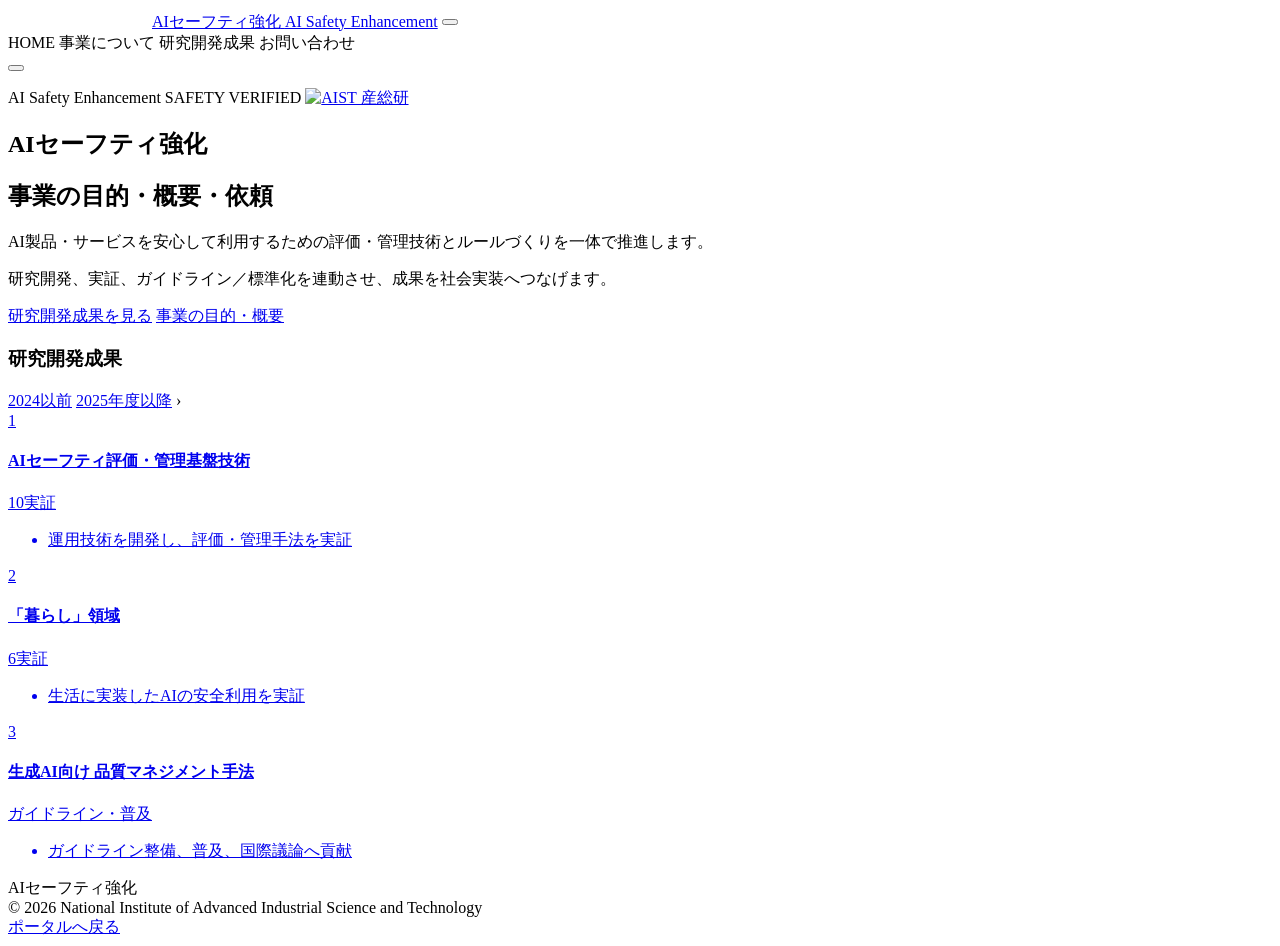
==== aisafety1/index.html @ f8477409 "Add files via upload" ====
<!doctype html>
<html lang="ja" data-root="./">
<head>
<script>document.documentElement.classList.add('js');</script>
<meta charset="utf-8" />
<meta name="viewport" content="width=device-width, initial-scale=1" />
<title>AIセーフティ強化</title>
<meta name="description" content="AIセーフティ強化（ページ構成・動作版）" />
<link rel="stylesheet" href="assets/css/style.css">
<link rel="stylesheet" href="assets/css/style_taikisha_bg.css">
<link rel="stylesheet" href="assets/css/style_bg_motion_override_v4.css">
<link rel="stylesheet" href="assets/css/home_fix.css">
<link rel="stylesheet" href="assets/css/site.css" />
<link rel="stylesheet" href="assets/css/home.css">
<style>
/* ロゴは画像だけ。背景（丸/グラデ/影）は使わない */
.site-header .brand-mark{
  background: none !important;
  box-shadow: none !important;
  border: 0 !important;
  border-radius: 0 !important;

  width: 134px;
  object-fit: contain;
  display: block;
}

/* brand の横並びだけ担保 */
.site-header .brand{
  display: inline-flex;
  align-items: center;
  gap: 10px;
}
</style>
</head>
<body class="page-home">
<header class="site-header" id="top">
  <div class="header-inner"> <a class="brand" href="./" aria-label="トップへ"> <img class="brand-mark" src="img/logo_nav.png" alt="" aria-hidden="true"> <span class="brand-text"> <span class="brand-title">AIセーフティ強化</span> <span class="brand-sub">AI Safety Enhancement</span> </span> </a>
    <button class="nav-toggle" type="button" aria-expanded="false" aria-controls="site-nav" aria-label="メニュー"> <span class="nav-toggle-lines" aria-hidden="true"></span> </button>
<nav class="site-nav" id="site-nav" aria-label="グローバルナビゲーション">
  <a class="nav-link" data-href="index.html" data-active="home">HOME</a>
  <a class="nav-link" data-href="about/index.html" data-active="about">事業について</a>
  <a class="nav-link" data-href="results/index.html" data-active="results">研究開発成果</a>
  <a class="nav-link" data-href="contact/index.html" data-active="contact">お問い合わせ</a>
</nav>
    <button class="nav-backdrop" type="button" aria-hidden="true" tabindex="-1"></button>
  </div>
</header>
<main>
<section class="hero hero--full" aria-label="Hero">
  <div class="hero-bg" aria-hidden="true">
  </div>

  <div class="container hero-inner">
    <!-- ここに hero-reveal を追加 -->
    <div class="hero-copy js-hero-reveal hero-reveal">
      <p class="kicker reveal-item">
        <span class="kicker-row">
          <span class="kicker-text">AI Safety Enhancement</span>
          <span class="safety-pill" aria-label="Safety Verified">
            <span class="safety-dot" aria-hidden="true"></span>
            SAFETY VERIFIED
          </span>
			<a class="hero-aist" href="https://www.aist.go.jp/" target="_blank" rel="noopener" aria-label="産総研（AIST）">
  <img src="img/logo_nav.png" alt="AIST 産総研">
</a>
        </span>
      </p>

      <h1 class="hero-title reveal-item type-h1">AIセーフティ強化</h1>
<h2 class="hero-subtitle reveal-item type-h2">事業の目的・概要・依頼</h2>

      <p class="hero-lead reveal-item">
        AI製品・サービスを安心して利用するための評価・管理技術とルールづくりを一体で推進します。
      </p>

      <p class="hero-body reveal-item">
        研究開発、実証、ガイドライン／標準化を連動させ、成果を社会実装へつなげます。
      </p>

<div class="hero-actions reveal-item">
  <a class="btn" href="results/index.html">研究開発成果を見る</a>
  <a class="btn-ghost" href="about/index.html">事業の目的・概要</a>
</div>    </div>
  </div>

  <!-- Hero bottom: results teaser strip -->
  <div class="hero-bottom">
    <div class="container hero-bottom-inner">

      <!-- ここにも hero-reveal を追加 -->
<div class="hero-bottom-head hero-reveal">
  <h3 class="hero-bottom-title reveal-item">
    <a href="results/index.html" style="color:inherit; text-decoration:none;">研究開発成果</a>
  </h3>

  <div class="year-switch reveal-item" aria-label="年度切替">
    <a class="year-pill" href="results/2024/index.html">2024以前</a>
    <a class="year-pill is-active" href="results/index.html">2025年度以降</a>
    <span class="year-arrow" aria-hidden="true">›</span>
  </div>
</div>
<div class="grid3">
  <a class="glass-card" href="results/index.html#tech" aria-label="AIセーフティ評価・管理基盤技術へ">
    <div class="circle-pop">
      <div class="glass-badge"><span>1</span></div>
      <h4 class="glass-title">AIセーフティ評価・管理基盤技術</h4>
      <div class="glass-strong">10実証</div>
      <ul class="glass-list">
        <li>運用技術を開発し、評価・管理手法を実証</li>
      </ul>
    </div>
  </a>

  <a class="glass-card" href="results/index.html#life" aria-label="「暮らし」領域へ">
    <div class="circle-pop">
      <div class="glass-badge"><span>2</span></div>
      <h4 class="glass-title">「暮らし」領域</h4>
      <div class="glass-strong">6実証</div>
      <ul class="glass-list">
        <li>生活に実装したAIの安全利用を実証</li>
      </ul>
    </div>
  </a>

  <a class="glass-card" href="results/index.html#genai" aria-label="生成AI向け 品質マネジメント手法へ">
    <div class="circle-pop">
      <div class="glass-badge"><span>3</span></div>
      <h4 class="glass-title">生成AI向け 品質マネジメント手法</h4>
      <div class="glass-strong">ガイドライン・普及</div>
      <ul class="glass-list">
        <li>ガイドライン整備、普及、国際議論へ貢献</li>
      </ul>
    </div>
  </a>
</div>
    </div>
  </div>

</section>
</main>

<footer class="site-footer">
  <div class="container-footer footer-inner">
    <div class="footer-left">
      <div class="footer-title">AIセーフティ強化</div>
      <div class="footer-text">© 2026 National Institute of Advanced Industrial Science and Technology</div>
    </div>
        <div class="coming-actions">
          <a class="btn" href="../index.html">ポータルへ戻る</a>
        </div>

</footer>

<script src="assets/js/site.js" defer></script> 

</body>
</html>
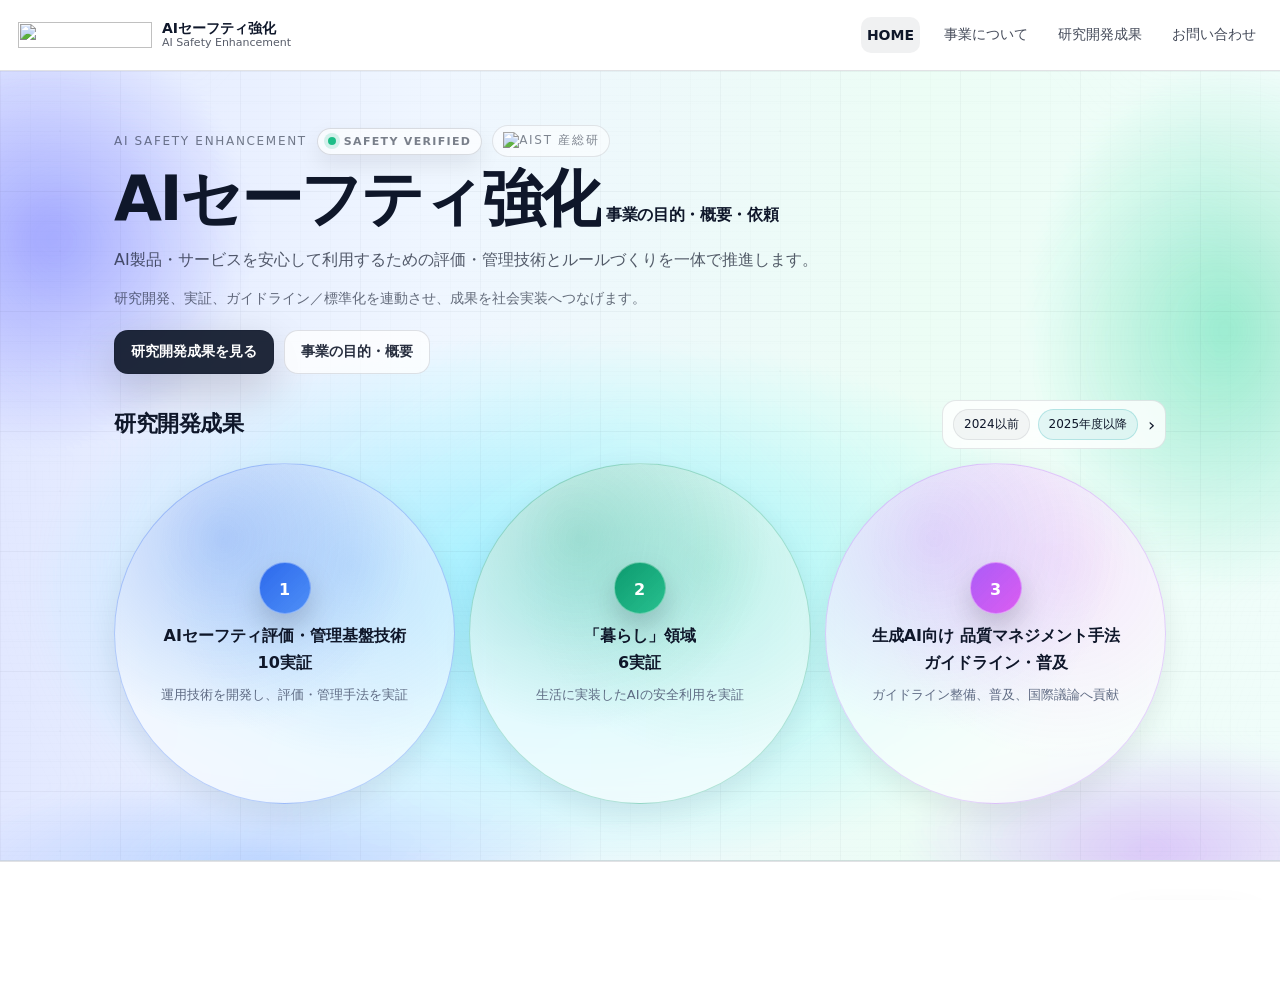
==== commit cdcc4484: "Add files via upload" ====
--- a/aisafety1/index.html
+++ b/aisafety1/index.html
@@ -67,12 +67,12 @@
         </span>
       </p>
 
-      <h1 class="hero-title reveal-item type-h1">AIセーフティ強化</h1>
-<h2 class="hero-subtitle reveal-item type-h2">事業の目的・概要・依頼</h2>
+<h1 class="hero-title reveal-item type-h1 editable">AIセーフティ強化</h1>
+<h2 class="hero-subtitle reveal-item type-h2 editable">事業の目的・概要・依頼</h2>
 
-      <p class="hero-lead reveal-item">
-        AI製品・サービスを安心して利用するための評価・管理技術とルールづくりを一体で推進します。
-      </p>
+<p class="hero-lead reveal-item editable">
+  AI製品・サービスを安心して利用するための評価・管理技術とルールづくりを一体で推進します。
+</p>
 
       <p class="hero-body reveal-item">
         研究開発、実証、ガイドライン／標準化を連動させ、成果を社会実装へつなげます。
--- a/aisafety1/assets/css/style.css
+++ b/aisafety1/assets/css/style.css
@@ -0,0 +1,509 @@
+
+/* motion配慮 */
+@media (prefers-reduced-motion: reduce){
+  .hero-copy > *{ opacity: 1; transform: none; filter: none; transition: none; }
+}:root{
+  --bg:#ffffff;
+  --soft:#f7f8fb;
+  --text:#0b0f1a;
+  --muted:#54607a;
+  --line:rgba(15, 23, 42, .10);
+  --shadow: 0 22px 60px rgba(2, 8, 23, .10);
+  --w:1120px;
+  --headerH:68px;
+}
+
+*{box-sizing:border-box;}
+html,body{height:100%;  overflow-x:hidden;
+}
+
+html, body{
+  overflow-x: hidden; /* 横は絶対に出さない */
+}
+main{
+  overflow-x: hidden;
+}
+body{
+  margin:0;
+  font-family: Inter, system-ui, -apple-system, Segoe UI, Roboto, "Helvetica Neue", Arial, "Noto Sans JP", sans-serif;
+  color:var(--text);
+  background: var(--bg);
+}
+a{color:inherit; text-decoration:none;}
+button{font:inherit;}
+.container{max-width:var(--w); margin:0 auto; padding:0 24px;}
+
+/* ===== Header ===== */
+.site-header{
+  position: sticky;
+  top:0;
+  z-index: 50;
+  background: rgba(255,255,255,.78);
+  backdrop-filter: blur(12px);
+  border-bottom: 1px solid var(--line);
+}
+.header-inner{
+  height: 68px;
+  display:flex;
+  align-items:center;
+  justify-content:space-between;
+  gap:16px;
+}
+.brand{
+  display:flex;
+  align-items:center;
+  gap:12px;
+  min-width: 220px;
+}
+.brand-mark{
+  width:28px; height:28px; border-radius:10px;
+  background: radial-gradient(circle at 30% 30%, rgba(14,165,169,.35), transparent 60%),
+              radial-gradient(circle at 70% 70%, rgba(59,130,246,.25), transparent 60%),
+              rgba(15,23,42,.06);
+  border:1px solid rgba(15,23,42,.10);
+}
+.brand-text{display:flex; flex-direction:column; line-height:1.1;}
+.brand-sub{font-size:11px; color:var(--muted); margin-top:2px;}
+
+.nav{display:flex; align-items:center; gap:18px;}
+.nav-link{
+  font-size:14px;
+  color: rgba(15,23,42,.78);
+  padding:8px 6px;
+  border-radius: 10px;
+  transition: background .16s ease, transform .16s ease;
+}
+.nav-link:hover{background: rgba(15,23,42,.05); transform: translateY(-1px);}
+
+.nav-toggle{
+  display:none;
+  width:44px; height:44px;
+  border-radius: 14px;
+  background: rgba(255,255,255,.72);
+  border: 1px solid rgba(15,23,42,.10);
+  cursor:pointer;
+}
+.nav-toggle span{
+  display:block;
+  width:18px; height:2px;
+  background: rgba(15,23,42,.70);
+  margin:4px auto;
+  border-radius:2px;
+}
+/* ===== Mobile nav (PCでは絶対に出さない) ===== */
+.mobile-nav{
+  display: none !important;   /* PC幅では常に非表示 */
+}
+
+@media (max-width: 920px){
+  .mobile-nav{
+    display: flex;            /* SP幅のときだけ出せる */
+    padding: 10px 0 14px;
+    flex-direction: column;
+    gap: 4px;
+  }
+  .mobile-nav[hidden]{
+    display: none !important; /* hidden を最優先 */
+  }
+}
+
+/* ===== Hero frame (attached-like) ===== */
+.hero--frame{
+  position: relative;
+  overflow: hidden;
+  border-radius: 22px;
+  margin: 16px auto 0;
+  max-width: 1200px;
+  background: #fff;
+  border: 1px solid rgba(15,23,42,.10);
+  box-shadow: var(--shadow);
+
+  /* ここが100vhの本体 */
+  min-height: 100vh;
+}
+
+/* narrower screens: keep margins */
+@media (max-width: 1240px){
+  .hero--frame{ max-width: calc(100% - 32px); }
+}
+
+/* hero layout */
+.hero{
+  position:relative;
+  overflow:hidden;
+}
+/* ===== Fix (alt): if container is flex-based globally ===== */
+.hero--full > .container.hero-inner{
+  display: flex;
+  justify-content: flex-start;
+  align-items: flex-start;
+  text-align: left;
+}
+.hero--full .hero-copy{
+  margin: 0;
+}
+.hero-inner{
+  position:relative;
+  z-index:1;
+  padding-top: clamp(40px, 6vh, 72px);
+  padding-bottom: 16px;
+}
+.hero-copy{max-width:720px; text-align:left;}
+
+.kicker{margin:0 0 10px; font-size:12px; letter-spacing:.12em; color:rgba(84,96,122,.9);}
+.hero-title{margin:0; font-size: clamp(42px, 4.4vw, 64px); letter-spacing:-.04em; line-height:1.03;}
+.hero-subtitle{margin:18px 0 0; font-size:18px; letter-spacing:-.02em; color: rgba(11,15,26,.85); font-weight:700;}
+.hero-lead{margin:14px 0 0; color:var(--muted); font-size:16px; max-width:90ch; line-height:1.75;}
+.hero-body{margin:10px 0 0; color:var(--muted); font-size:14px; max-width:90ch; line-height:1.75;}
+.hero-actions{display:flex; gap:12px; flex-wrap:wrap; margin-top:18px;}
+
+.btn,.btn-ghost{
+  display:inline-flex; align-items:center; justify-content:center;
+  padding:12px 16px;
+  border-radius:14px;
+  cursor:pointer;
+  transition: transform .12s ease, box-shadow .12s ease, border-color .12s ease, background .12s ease;
+}
+.btn{
+  background: rgba(15,23,42,.92);
+  color:#fff;
+  border:1px solid rgba(15,23,42,.12);
+  box-shadow: 0 10px 22px rgba(2, 8, 23, .12);
+}
+.btn:hover{transform: translateY(-1px);}
+.btn-ghost{
+  background: rgba(255,255,255,.86);
+  border:1px solid rgba(15,23,42,.10);
+  color: var(--text);
+}
+.btn-ghost:hover{transform: translateY(-1px); border-color: rgba(15,23,42,.18);}
+
+/* hero bottom area */
+.hero-bottom{
+  position:relative;
+  z-index:1;
+  margin-top:auto;
+  padding-bottom: clamp(18px, 4vh, 30px);
+}
+.hero-bottom-head{
+  display:flex;
+  align-items:center;
+  justify-content:space-between;
+  gap:12px;
+  flex-wrap:wrap;
+  margin: 10px 0 14px;
+}
+.hero-bottom-title{margin:0; font-size:22px; letter-spacing:-.02em;}
+
+.year-switch{
+  display:flex;
+  align-items:center;
+  gap:8px;
+  padding:8px 10px;
+  border-radius:14px;
+  border:1px solid rgba(15,23,42,.10);
+  background: rgba(255,255,255,.80);
+  backdrop-filter: blur(10px);
+}
+.year-pill{
+  font-size:12px;
+  color: rgba(15,23,42,.72);
+  padding:6px 10px;
+  border-radius:999px;
+  background: rgba(15,23,42,.04);
+  border:1px solid rgba(15,23,42,.08);
+}
+.year-pill.is-active{
+  background: rgba(14,165,169,.10);
+  border-color: rgba(14,165,169,.22);
+}
+.year-arrow{color: rgba(84,96,122,.9); font-size:18px; margin-left:2px;}
+
+.grid3{
+  display:grid;
+  grid-template-columns: repeat(3, minmax(0, 1fr));
+  gap:14px;
+}
+@media (max-width: 980px){ .grid3{grid-template-columns: repeat(2, minmax(0,1fr));} }
+@media (max-width: 620px){ .grid3{grid-template-columns: 1fr;} }
+
+.glass-card{
+  border:1px solid rgba(15,23,42,.10);
+  background: rgba(255,255,255,.64);
+  backdrop-filter: blur(10px);
+  border-radius: 18px;
+  padding:16px 16px 14px;
+  box-shadow: 0 10px 28px rgba(2, 8, 23, .08);
+}
+
+/* ===== Sections below ===== */
+.section{padding:44px 0;}
+.section-soft{background: var(--soft); border-top:1px solid var(--line); border-bottom:1px solid var(--line);}
+.section-title{margin:0; font-size:22px; letter-spacing:-.02em;}
+.section-sub{margin:8px 0 0; color:var(--muted); line-height:1.7; max-width:86ch;}
+.bullets{margin:0; padding-left: 18px; color: var(--muted); line-height: 1.9;}
+
+.cta{
+  display:flex; align-items:center; justify-content:space-between;
+  gap:14px; flex-wrap:wrap;
+  border:1px solid var(--line);
+  background: rgba(255,255,255,.88);
+  border-radius: 18px;
+  padding:18px;
+}
+
+.site-footer{border-top:1px solid var(--line); background: rgba(255,255,255,.82); padding:18px 0;}
+.footer-inner{display:flex; justify-content:space-between; gap:10px; flex-wrap:wrap;}
+.foot{font-size:12px; color:var(--muted);}
+
+/* accessibility */
+@media (prefers-reduced-motion: reduce){
+  .hero-bg::before,
+  .hero-bg::after{ animation: none; }
+}
+}
+/* ===== Hero alignment: force left (safe override) ===== */
+
+/* 直下条件を外して確実に当てる */
+.hero--full .hero-inner.container{
+  display: flex !important;
+  justify-content: flex-start !important;
+  align-items: flex-start !important;
+  text-align: left !important;
+}
+
+/* hero-copyを左に固定（箱が中央に居座るのを止める） */
+.hero--full .hero-copy{
+  margin-left: 0 !important;
+  margin-right: auto !important;
+  text-align: left !important;
+}
+.hero--full{
+  min-height: calc(100svh - var(--headerH));
+}
+@supports (min-height: 100dvh){
+  .hero--full{ min-height: calc(100dvh - var(--headerH)); }
+}
+/* =========================
+   Results teaser: 3 circles + color coding
+   ========================= */
+
+/* 3つのパネルを「円」にする（PC向け） */
+.hero-bottom .grid3{
+  align-items: stretch;
+}
+
+.hero-bottom .glass-card{
+  border-radius: 999px;              /* 円 */
+  aspect-ratio: 1 / 1;               /* 正円 */
+  display: flex;
+  flex-direction: column;
+  justify-content: center;
+  padding: 22px 22px;
+  text-align: center;
+
+  /* 文字がはみ出しにくいように */
+  overflow: hidden;
+}
+
+/* 中のタイポ調整（円内で見やすく） */
+.hero-bottom .glass-title{
+  margin: 10px 0 6px;
+  font-size: 16px;
+  line-height: 1.45;
+}
+
+.hero-bottom .glass-strong{
+  margin: 6px 0 10px;
+  font-weight: 800;
+}
+
+.hero-bottom .glass-list{
+  margin: 0;
+  padding-left: 0;
+  list-style: none;
+  font-size: 13px;
+  line-height: 1.65;
+  color: rgba(84,96,122,.92);
+}
+
+/* バッジを上に寄せる */
+.hero-bottom .glass-badge{
+  margin: 0 auto 6px;
+}
+
+/* ===== Stronger circle tint (blue/green/indigo) ===== */
+.hero-bottom .grid3 .glass-card:nth-child(1){
+  background:
+    radial-gradient(circle at 32% 22%, rgba(37,99,235,.28), transparent 55%),
+    radial-gradient(circle at 70% 30%, rgba(59,130,246,.18), transparent 58%),
+    rgba(255,255,255,.60);
+  border-color: rgba(37,99,235,.28);
+}
+
+.hero-bottom .grid3 .glass-card:nth-child(2){
+  background:
+    radial-gradient(circle at 32% 22%, rgba(5,150,105,.26), transparent 55%),
+    radial-gradient(circle at 70% 30%, rgba(16,185,129,.16), transparent 58%),
+    rgba(255,255,255,.60);
+  border-color: rgba(5,150,105,.26);
+}
+
+.hero-bottom .grid3 .glass-card:nth-child(3){
+  background:
+    radial-gradient(circle at 32% 22%, rgba(168,85,247,.22), transparent 55%),
+    radial-gradient(circle at 70% 30%, rgba(217,70,239,.12), transparent 58%),
+    rgba(255,255,255,.60);
+  border-color: rgba(168,85,247,.24);
+}/* ホバーで少しだけ浮かせる（上品） */
+@media (hover: hover){
+  .hero-bottom .glass-card{
+    transition: transform .18s ease, box-shadow .18s ease, border-color .18s ease;
+  }
+  .hero-bottom .glass-card:hover{
+    transform: translateY(-2px);
+    box-shadow: 0 16px 36px rgba(2, 8, 23, .12);
+  }
+}
+
+/* タブレット以下は「読めるカード」に戻す（円はきついので） */
+@media (max-width: 900px){
+  .hero-bottom .glass-card{
+    border-radius: 18px;
+    aspect-ratio: auto;
+    text-align: left;
+    justify-content: flex-start;
+  }
+  .hero-bottom .glass-list{
+    text-align: left;
+  }
+  .hero-bottom .glass-badge{
+    margin: 0 0 8px;
+  }
+}
+/* ===== Pop number badge (1/2/3) ===== */
+.hero-bottom .glass-badge{
+  width: 52px;
+  height: 52px;
+  border-radius: 999px;
+  display: grid;
+  place-items: center;
+  margin: 0 auto 10px;
+  font-weight: 900;
+  font-size: 16px;
+  letter-spacing: .02em;
+  color: #fff;
+  box-shadow: 0 14px 28px rgba(2, 8, 23, .18);
+  border: 1px solid rgba(255,255,255,.35);
+}
+
+.hero-bottom .glass-badge span{
+  display:block;
+  transform: translateY(0.5px);
+}
+
+/* それぞれの番号色 */
+.hero-bottom .grid3 .glass-card:nth-child(1) .glass-badge{
+  background: linear-gradient(135deg, rgba(37,99,235,.95), rgba(59,130,246,.85));
+}
+.hero-bottom .grid3 .glass-card:nth-child(2) .glass-badge{
+  background: linear-gradient(135deg, rgba(5,150,105,.95), rgba(16,185,129,.85));
+}
+.hero-bottom .grid3 .glass-card:nth-child(3) .glass-badge{
+  background: linear-gradient(135deg, rgba(168,85,247,.95), rgba(217,70,239,.85));
+}
+/* 既存の "1/2/3" がタイトル上に別表示されてた場合に備えて薄くする */
+.hero-bottom .glass-card > .glass-badge + *{
+  margin-top: 2px;
+}
+/* ===== Hero text reveal ===== */
+.hero-copy > *{
+  opacity: 0;
+  transform: translateY(10px);
+  filter: blur(2px);
+  transition: opacity .7s ease, transform .7s ease, filter .7s ease;
+}
+
+/* 出現したら */
+.hero.is-inview .hero-copy > *{
+  opacity: 1;
+  transform: translateY(0);
+  filter: blur(0);
+}
+
+/* 順番に（delay） */
+.hero.is-inview .hero-copy .kicker{ transition-delay: .05s; }
+.hero.is-inview .hero-copy .hero-title{ transition-delay: .12s; }
+.hero.is-inview .hero-copy .hero-subtitle{ transition-delay: .20s; }
+.hero.is-inview .hero-copy .hero-lead{ transition-delay: .28s; }
+.hero.is-inview .hero-copy .hero-body{ transition-delay: .36s; }
+.hero.is-inview .hero-copy .hero-actions{ transition-delay: .44s; }
+
+/* motion配慮 */
+@media (prefers-reduced-motion: reduce){
+  .hero-copy > *{ opacity: 1; transform: none; filter: none; transition: none; }
+}
+/* ===== Text reveal (propertyagent-like) ===== */
+.reveal-item{
+  opacity: 0;
+  transform: translate3d(0, 14px, 0);
+  filter: blur(6px);
+  will-change: transform, opacity, filter;
+}
+
+.reveal-in .reveal-item{
+  animation: revealUp .85s cubic-bezier(.2,.8,.2,1) forwards;
+}
+
+.reveal-in .reveal-item:nth-child(1){ animation-delay: .00s; }
+.reveal-in .reveal-item:nth-child(2){ animation-delay: .06s; }
+.reveal-in .reveal-item:nth-child(3){ animation-delay: .12s; }
+.reveal-in .reveal-item:nth-child(4){ animation-delay: .18s; }
+.reveal-in .reveal-item:nth-child(5){ animation-delay: .24s; }
+.reveal-in .reveal-item:nth-child(6){ animation-delay: .30s; }
+.reveal-in .reveal-item:nth-child(7){ animation-delay: .36s; }
+.reveal-in .reveal-item:nth-child(8){ animation-delay: .42s; }
+
+@keyframes revealUp{
+  0%{ opacity:0; transform: translate3d(0, 14px, 0); filter: blur(6px); }
+  100%{ opacity:1; transform: translate3d(0, 0, 0); filter: blur(0); }
+}
+
+/* reduce motion */
+@media (prefers-reduced-motion: reduce){
+  .reveal-item{ opacity:1; transform:none; filter:none; }
+  .reveal-in .reveal-item{ animation:none; }
+}
+/* ===== Safety pill ===== */
+.kicker-row{
+  display:inline-flex;
+  align-items:center;
+  gap:10px;
+  flex-wrap:wrap;
+}
+
+.safety-pill{
+  display:inline-flex;
+  align-items:center;
+  gap:8px;
+  padding:6px 10px;
+  border-radius:999px;
+  font-size:11px;
+  letter-spacing:.12em;
+  font-weight:700;
+
+  color: rgba(11,15,26,.78);
+  background: rgba(255,255,255,.65);
+  border: 1px solid rgba(15,23,42,.14);
+  backdrop-filter: blur(8px);
+  -webkit-backdrop-filter: blur(8px);
+  box-shadow: 0 10px 22px rgba(2, 8, 23, .08);
+}
+
+.safety-dot{
+  width:8px;
+  height:8px;
+  border-radius:50%;
+  background: rgba(16,185,129,.95);
+  box-shadow: 0 0 0 4px rgba(16,185,129,.16);
+}
--- a/aisafety1/assets/css/style_taikisha_bg.css
+++ b/aisafety1/assets/css/style_taikisha_bg.css
@@ -0,0 +1,86 @@
+/* =========================================================
+   Taikisha-like background (layout-safe override)
+   - 既存レイアウトには触らず、.hero-bg だけ差し替え
+   - 重くなる canvas / 高負荷フィルタは使いません
+   ========================================================= */
+
+/* 念のため、ヒーロー内だけ横はみ出し抑止 */
+.hero{ overflow:hidden; }
+
+/* 既存のSVGパターン(After)や強いアニメを無効化して、背景を作り直す */
+.hero-bg{
+  position:absolute;
+  inset:0;               /* 重要：inset:-140px 等を戻して“はみ出し”を止める */
+  z-index:0;
+
+  /* pointer parallax 用の変数は残す */
+  --mx: 0px;
+  --my: 0px;
+
+  /* ベース：淡いグラデ（Taikishaの雰囲気寄せ） */
+  background:
+    radial-gradient(900px 520px at 18% 32%, rgba(99, 102, 241, .16), transparent 62%),
+    radial-gradient(820px 520px at 62% 22%, rgba(16, 185, 129, .14), transparent 64%),
+    radial-gradient(920px 620px at 86% 78%, rgba(168, 85, 247, .10), transparent 66%),
+    linear-gradient(120deg, rgba(235,242,255,1) 0%, rgba(244,252,248,1) 52%, rgba(250,245,255,1) 100%);
+
+  transform: translate3d(var(--mx), var(--my), 0);
+}
+
+/* “薄い格子線”レイヤー（軽量） */
+.hero-bg::after{
+  content:"";
+  position:absolute;
+  inset:0;
+  pointer-events:none;
+
+  /* うっすら方眼（太鼓のサイトのような“設計図感”） */
+  background:
+    repeating-linear-gradient(to right, rgba(15,23,42,.05) 0 1px, transparent 1px 120px),
+    repeating-linear-gradient(to bottom, rgba(15,23,42,.05) 0 1px, transparent 1px 120px);
+  opacity:.22;
+
+  /* 動かしすぎない。ほんの少しだけ */
+  animation: tkGridDrift 22s ease-in-out infinite alternate;
+}
+
+/* “やわらかい光のベール”＋“薄いノイズ” */
+.hero-bg::before{
+  content:"";
+  position:absolute;
+  inset:-18%;
+  pointer-events:none;
+
+  /* ぼかしの光（線を描かずに高級感を出す） */
+  background:
+    radial-gradient(520px 520px at 18% 30%, rgba(255,255,255,.60), transparent 60%),
+    radial-gradient(520px 520px at 78% 26%, rgba(255,255,255,.52), transparent 62%),
+    radial-gradient(600px 600px at 78% 82%, rgba(255,255,255,.40), transparent 64%),
+
+    /* 軽量ノイズ（SVG：feTurbulence を小さく敷き詰め） */
+    url("data:image/svg+xml,%3Csvg xmlns='http://www.w3.org/2000/svg' width='180' height='180'%3E%3Cfilter id='n'%3E%3CfeTurbulence type='fractalNoise' baseFrequency='.9' numOctaves='2' stitchTiles='stitch'/%3E%3C/filter%3E%3Crect width='180' height='180' filter='url(%23n)' opacity='.18'/%3E%3C/svg%3E");
+
+  background-repeat: no-repeat, no-repeat, no-repeat, repeat;
+  background-size: auto, auto, auto, 180px 180px;
+  mix-blend-mode: overlay;
+  opacity:.60;
+
+  filter: blur(0px);
+  transform: translate3d(0,0,0);
+  animation: tkVeilDrift 18s ease-in-out infinite alternate;
+}
+
+@keyframes tkGridDrift{
+  0%{ transform: translate3d(0,0,0); }
+  100%{ transform: translate3d(-40px, 28px, 0); }
+}
+
+@keyframes tkVeilDrift{
+  0%{ transform: translate3d(0,0,0) scale(1); }
+  100%{ transform: translate3d(-24px, 14px, 0) scale(1.02); }
+}
+
+/* 動きを減らす設定の人には停止 */
+@media (prefers-reduced-motion: reduce){
+  .hero-bg, .hero-bg::before, .hero-bg::after{ animation:none !important; transform:none !important; }
+}
--- a/aisafety1/assets/css/style_bg_motion_override_v4.css
+++ b/aisafety1/assets/css/style_bg_motion_override_v4.css
@@ -0,0 +1,359 @@
+/* =========================================================
+   Hero BG Motion Override (v4)
+   - v3 + "more moving" blobs
+   - Grid stays FIXED, only blobs move (and pulse)
+   Load order:
+     style.css
+     style_taikisha_bg.css (optional)
+     style_bg_motion_override_v4.css
+   ========================================================= */
+
+.hero{ position: relative; overflow: hidden; }
+.hero--full{ position: relative; }
+
+/* Base layer */
+.hero.hero--full > .hero-bg{
+  position: absolute !important;
+  inset: 0 !important;
+  z-index: 0 !important;
+  pointer-events: none !important;
+
+  --mx: 0px;
+  --my: 0px;
+
+  background:
+    linear-gradient(90deg,
+      rgba(226,232,255,1) 0%,
+      rgba(239,246,255,1) 34%,
+      rgba(236,253,245,1) 72%,
+      rgba(240,253,250,1) 100%
+    ) !important;
+
+  transform: translate3d(var(--mx), var(--my), 0) !important;
+  animation: none !important;
+  filter: none !important;
+}
+
+/* Blobs (move more) */
+.hero.hero--full > .hero-bg::before{
+  content: "" !important;
+  position: absolute !important;
+  inset: -22% !important;
+  pointer-events: none !important;
+
+  background:
+    /* Trust Blue (主役) */
+    radial-gradient(closest-side at 18% 30%, rgba(37, 99, 235, .46), transparent 62%),
+
+    /* Sensor Cyan (AI/計測感) */
+    radial-gradient(closest-side at 46% 62%, rgba(34, 211, 238, .36), transparent 64%),
+
+    /* Safety Green (セーフティ) */
+    radial-gradient(closest-side at 82% 38%, rgba(16, 185, 129, .34), transparent 62%),
+
+    /* Audit Amber (監査/ガバナンス) ※紫の置換 */
+    radial-gradient(closest-side at 78% 84%, rgba(245, 158, 11, .22), transparent 66%),
+
+    /* Deep Blue (深み/安定) */
+    radial-gradient(closest-side at 30% 86%, rgba(29, 78, 216, .26), transparent 62%),
+
+    /* White glow (中心の上品な光) */
+    radial-gradient(circle at 50% 52%, rgba(255,255,255,.32), transparent 60%),
+
+    /* Scan band (検査/スキャンの“気配”を追加) */
+    linear-gradient(180deg,
+      transparent 0%,
+      rgba(255,255,255,.10) 44%,
+      rgba(255,255,255,.18) 50%,
+      rgba(255,255,255,.10) 56%,
+      transparent 100%);
+
+  opacity: .98 !important;
+mix-blend-mode: multiply !important;
+filter: blur(10px) saturate(1.22) contrast(1.08) !important;
+
+  /* 2本立てで「移動」+「脈動」 */
+  animation:
+    heroBlobsDriftFast 9s cubic-bezier(.42,0,.28,1) infinite alternate !important,
+    heroBlobsPulse 5.2s ease-in-out infinite alternate !important;
+
+  transform: translate3d(0,0,0) !important;
+  will-change: transform, filter, opacity;
+}
+
+/* Grid (fixed) */
+/* ===== Audit grid (fixed) ===== */
+.hero.hero--full > .hero-bg::after{
+  content:"" !important;
+  position:absolute !important;
+  inset:0 !important;
+  pointer-events:none !important;
+
+  /* 監査っぽい：主グリッド + 補助線 + スキャンライン(薄) + 計測点 */
+  background:
+    /* main grid */
+    repeating-linear-gradient(to right, rgba(15,23,42,.10) 0 1px, transparent 1px 120px),
+    repeating-linear-gradient(to bottom, rgba(15,23,42,.10) 0 1px, transparent 1px 120px),
+
+    /* sub grid (1/4) */
+    repeating-linear-gradient(to right, rgba(15,23,42,.055) 0 1px, transparent 1px 30px),
+    repeating-linear-gradient(to bottom, rgba(15,23,42,.055) 0 1px, transparent 1px 30px),
+
+    /* scanline (very subtle) */
+    repeating-linear-gradient(to bottom, rgba(2,6,23,.035) 0 1px, transparent 1px 8px),
+
+    /* measuring dots (very subtle) */
+    radial-gradient(circle, rgba(15,23,42,.085) 0 1px, transparent 1.2px);
+
+  /* dots spacing */
+  background-size:
+    auto, auto,
+    auto, auto,
+    auto,
+    120px 120px;
+  background-position:
+    0 0, 0 0,
+    0 0, 0 0,
+    0 0,
+    0 0;
+
+  opacity: .22 !important;
+  mix-blend-mode: multiply !important;
+
+  animation: none !important;
+  transform: none !important;
+}
+.hero-inner,
+.hero-bottom{ position: relative; z-index: 1; }
+
+@keyframes heroBlobsDriftFast{
+  0%   { transform: translate3d(-70px, 28px, 0) scale(1.02) rotate(-1.6deg); }
+  35%  { transform: translate3d(22px, -34px, 0) scale(1.06) rotate(1.1deg); }
+  70%  { transform: translate3d(78px, 18px, 0) scale(1.08) rotate(-0.8deg); }
+  100% { transform: translate3d(44px, 52px, 0) scale(1.07) rotate(1.4deg); }
+}
+
+@keyframes heroBlobsPulse{
+  0%   { opacity: .92; filter: blur(12px) saturate(1.06); }
+  50%  { opacity: .98; filter: blur(14px) saturate(1.10); }
+  100% { opacity: .94; filter: blur(11px) saturate(1.07); }
+}
+
+@media (prefers-reduced-motion: reduce){
+  .hero.hero--full > .hero-bg{ transform: none !important; }
+  .hero.hero--full > .hero-bg::before{ animation: none !important; transform:none !important; }
+}
+/* ===== Circles pop-up reveal ===== */
+.circle-pop{
+  opacity: 0;
+  transform: translate3d(0, 18px, 0) scale(.96);
+  filter: blur(6px);
+  transform-origin: 50% 60%;
+  will-change: transform, opacity, filter;
+}
+
+.circles-in .circle-pop{
+  animation: popUp .9s cubic-bezier(.2,.9,.2,1) forwards;
+}
+
+/* 段差 */
+.circles-in .grid3 > *:nth-child(1) .circle-pop{ animation-delay: .06s; }
+.circles-in .grid3 > *:nth-child(2) .circle-pop{ animation-delay: .18s; }
+.circles-in .grid3 > *:nth-child(3) .circle-pop{ animation-delay: .30s; }
+
+@keyframes popUp{
+  0%{
+    opacity:0;
+    transform: translate3d(0, 18px, 0) scale(.96);
+    filter: blur(6px);
+  }
+  60%{
+    opacity:1;
+    transform: translate3d(0, 0, 0) scale(1.02); /* ちょい弾む */
+    filter: blur(0);
+  }
+  100%{
+    opacity:1;
+    transform: translate3d(0, 0, 0) scale(1);
+    filter: blur(0);
+  }
+}
+
+/* reduce motion */
+@media (prefers-reduced-motion: reduce){
+  .circle-pop{ opacity:1; transform:none; filter:none; }
+  .circles-in .circle-pop{ animation:none; }
+}
+/* 下段ヘッダーの登場：少し強めのポップ */
+.hero-bottom-head .reveal-item{
+  opacity: 0;
+  transform: translateY(10px) scale(.98);
+  filter: blur(6px);
+  transition: opacity .65s cubic-bezier(.2,.8,.2,1),
+              transform .65s cubic-bezier(.2,.8,.2,1),
+              filter .65s cubic-bezier(.2,.8,.2,1);
+  will-change: transform, opacity, filter;
+}
+
+.hero-bottom-head .reveal-item.is-inview{
+  opacity: 1;
+  transform: translateY(0) scale(1);
+  filter: blur(0);
+}
+
+/* 順番：タイトル→スイッチ */
+.hero-bottom-head .reveal-item:nth-child(1){ transition-delay: .05s; }
+.hero-bottom-head .reveal-item:nth-child(2){ transition-delay: .16s; }
+
+/* ===== Globe (top-right, subtle) ===== */
+.hero .hero-bg{
+  position:absolute;
+  inset:0;
+}
+
+.hero .hero-globe{
+  position:absolute;
+  right: clamp(-40px, -3vw, -12px);
+  top: clamp(70px, 8vh, 110px);
+  width: clamp(260px, 32vw, 520px);
+  aspect-ratio: 1 / 1;
+  border-radius: 999px;
+  pointer-events: none;
+  z-index: 0;
+
+  /* マウス視差（JSで更新） */
+  transform: translate3d(var(--gx, 0px), var(--gy, 0px), 0) scale(1);
+  will-change: transform, filter, opacity;
+
+  /* うっすら馴染ませる */
+  opacity: .22;
+  filter: blur(.0px) saturate(1.05);
+  mix-blend-mode: multiply;
+}
+
+/* ワイヤーフレーム地球（SVGを背景に） */
+.hero .hero-globe::before{
+  content:"";
+  position:absolute;
+  inset:0;
+  border-radius: 999px;
+
+  background-image: url("../img/globe-hud.svg");
+
+  background-size: cover;
+  background-repeat: no-repeat;
+  background-position: center;
+
+  /* 右上の光が当たる感じ */
+  mask-image: radial-gradient(circle at 35% 28%, rgba(0,0,0,1) 0 55%, rgba(0,0,0,0) 78%);
+  opacity: .95;
+}
+
+/* Vantaは下のレイヤー */
+.hero.hero--full .hero-bg{
+  position: absolute;
+  inset: 0;
+  z-index: 0;
+  pointer-events: none;
+}
+
+#vanta-rings{
+  position: absolute;
+  inset: 0;
+  width: 100%;
+  height: 100%;
+  z-index: 0;         /* Vantaは一番下 */
+}
+
+/* シミ（blob）は上に残す */
+.hero.hero--full .hero-bg::before{
+  content: "";
+  position: absolute;
+  inset: -22%;
+  pointer-events: none;
+  z-index: 1;         /* シミはVantaの上 */
+
+  background:
+    radial-gradient(closest-side at 18% 30%, rgba(99,102,241,.46), transparent 62%),
+    radial-gradient(closest-side at 46% 62%, rgba(34,211,238,.38), transparent 64%),
+    radial-gradient(closest-side at 82% 38%, rgba(16,185,129,.34), transparent 62%),
+    radial-gradient(closest-side at 78% 84%, rgba(168,85,247,.30), transparent 64%),
+    radial-gradient(closest-side at 30% 86%, rgba(59,130,246,.26), transparent 62%),
+    radial-gradient(circle at 50% 50%, rgba(255,255,255,.34), transparent 62%);
+
+  opacity: .95;
+  filter: blur(12px) saturate(1.08);
+
+  animation:
+    heroBlobsDriftFast 9s cubic-bezier(.42,0,.28,1) infinite alternate,
+    heroBlobsPulse 5.2s ease-in-out infinite alternate;
+}
+
+/* もし keyframes が無い場合はこれも追加 */
+@keyframes heroBlobsDriftFast{
+  0%   { transform: translate3d(-1.5%, -1%, 0) scale(1.02); }
+  100% { transform: translate3d( 1.5%,  1%, 0) scale(1.06); }
+}
+@keyframes heroBlobsPulse{
+  0%   { filter: blur(11px) saturate(1.05); opacity:.92; }
+  100% { filter: blur(14px) saturate(1.15); opacity:.98; }
+}
+/* 背景レイヤーの土台 */
+.hero.hero--full{ position: relative; }
+.hero.hero--full .hero-bg{
+  position:absolute;
+  inset:0;
+  z-index:0;
+  pointer-events:none;
+}
+
+/* Vanta面（canvas） */
+#vanta-rings{
+  position:absolute;
+  inset:0;
+  z-index:1;           /* 背景の上、シミの下 */
+  pointer-events:none;
+}
+
+/* Vantaが生成するcanvasを“薄く” */
+#vanta-rings canvas{
+  width:100% !important;
+  height:100% !important;
+  opacity:.18;                 /* ←ここが重要（薄く） */
+  mix-blend-mode: multiply;    /* 明るい背景に馴染む。強ければ normal に */
+}
+
+/* シミ（blob）はVantaより上 */
+.hero.hero--full .hero-bg::before{
+  z-index:2;
+}
+
+/* コンテンツは最前面に */
+.hero.hero--full .hero-inner,
+.hero.hero--full .hero-bottom{
+  position:relative;
+  z-index:5;
+}
+#vanta-rings canvas{
+  opacity:.14;
+  mix-blend-mode: multiply; /* 強すぎるなら normal */
+  filter: saturate(0.9);
+}
+.hero-bg canvas{
+  filter: grayscale(1) saturate(0) !important;
+}
+/* VANTAのcanvasごと上にずらす */
+.hero-bg {
+  transform: translateY(-80px);
+}
+
+/* 念のため：canvasが絶対配置ならこちらも効かせる */
+.hero-bg canvas {
+  transform: translateY(-80px);
+}
+#vanta-rings{
+  opacity: .22; /* 重要：薄くして“背景化” */
+  filter: blur(0.2px) saturate(0.8);
+  -webkit-mask-image: radial-gradient(circle at 78% 30%, #000 0%, #000 45%, transparent 75%);
+  mask-image: radial-gradient(circle at 78% 30%, #000 0%, #000 45%, transparent 75%);
+}
--- a/aisafety1/assets/css/home_fix.css
+++ b/aisafety1/assets/css/home_fix.css
@@ -0,0 +1,30 @@
+/* home_fix.css : framework_site_v5 のトップだけ止血 */
+
+.hero,
+.hero * {
+  color: inherit;
+}
+
+/* VANTA背景は最背面に固定 */
+.hero-bg,
+#vanta-rings,
+#vanta-rings canvas {
+  position: absolute;
+  inset: 0;
+  z-index: 0 !important;
+}
+
+/* 文字・カードは前面に */
+.hero-inner,
+.hero-bottom,
+.hero-bottom * {
+  position: relative;
+  z-index: 2 !important;
+}
+
+/* reveal が効かず透明のまま問題を解除 */
+.reveal-item {
+  opacity: 1 !important;
+  transform: none !important;
+  filter: none !important;
+}
--- a/aisafety1/assets/css/site.css
+++ b/aisafety1/assets/css/site.css
@@ -0,0 +1,1008 @@
+:root{
+  --bg:#ffffff;
+  --text:#0f172a;
+  --muted:rgba(15,23,42,.7);
+  --line:rgba(15,23,42,.12);
+  --border: rgba(15,23,42,.12);
+  --card:rgba(255,255,255,.72);
+  --shadow: 0 18px 55px rgba(2,6,23,.10);
+  --radius: 16px;
+  --headerH: 68px;
+}
+
+*{ box-sizing:border-box; }
+html{ scroll-behavior:smooth; }
+body{
+  margin:0;
+  color:var(--text);
+  background:var(--bg);
+  font-family: system-ui, -apple-system, "Noto Sans JP", sans-serif;
+}
+
+.container{
+  width:min(1100px, calc(100% - 36px));
+  margin-inline:auto;
+}
+
+/* Header */
+.site-header{
+  position:sticky;
+  top:0;
+  z-index:1000;
+  background:rgba(255,255,255,.86);
+  backdrop-filter: blur(12px);
+  border-bottom:1px solid var(--line);
+}
+.header-inner{
+  height:var(--headerH);
+  display:flex;
+  align-items:center;
+  gap:14px;
+  padding-inline:18px;
+}
+.brand{
+  display:flex;
+  align-items:center;
+  gap:10px;
+  text-decoration:none;
+  color:inherit;
+}
+.brand-mark{
+  width:26px;height:26px;
+  border-radius:10px;
+  background: linear-gradient(135deg, rgba(99,102,241,.55), rgba(34,211,238,.45), rgba(16,185,129,.35));
+  box-shadow: 0 10px 30px rgba(2,6,23,.14);
+}
+.brand-title{ font-weight:700; font-size:14px; line-height:1.05; display:block; }
+.brand-sub{ font-size:11px; color:var(--muted); display:block; margin-top:2px; }
+
+.site-nav{
+  margin-left:auto;
+  display:flex;
+  align-items:center;
+  gap:18px;
+}
+.nav-link{
+  text-decoration:none;
+  color:rgba(15,23,42,.78);
+  font-size:14px;
+  padding:10px 6px;
+  border-radius:10px;
+}
+.nav-link:hover{ background:rgba(15,23,42,.05); }
+.nav-link.is-active{ color:var(--text); font-weight:700; background:rgba(15,23,42,.06); }
+
+.nav-toggle{
+  margin-left:auto;
+  display:none;
+  width:42px;height:42px;
+  border:1px solid var(--line);
+  border-radius:12px;
+  background:rgba(255,255,255,.9);
+}
+.nav-toggle-lines{
+  display:block;
+  width:18px;height:2px;
+  background:rgba(15,23,42,.72);
+  margin:0 auto;
+  position:relative;
+}
+.nav-toggle-lines::before,
+.nav-toggle-lines::after{
+  content:"";
+  position:absolute;
+  left:0;right:0;
+  height:2px;
+  background:rgba(15,23,42,.72);
+}
+.nav-toggle-lines::before{ top:-6px; }
+.nav-toggle-lines::after{ top:6px; }
+
+.nav-backdrop{ display:none; }
+
+/* Hero */
+.hero{
+  padding: 0px 0 26px;
+  min-height: calc(92svh - var(--headerH));
+  background: linear-gradient(120deg,#e6f0ff 0%, #e9fbf4 52%, #f0e8ff 100%);
+  border-bottom:1px solid var(--line);
+}
+.kicker{
+  margin:0 0 10px;
+  font-size:12px;
+  letter-spacing:.14em;
+  text-transform:uppercase;
+  color:rgba(15,23,42,.55);
+}
+.hero-title{
+  margin:0;
+  font-size: clamp(36px, 5.2vw, 62px);
+  letter-spacing:-.04em;
+}
+.hero-subtitle{
+  margin:10px 0 0;
+  font-size:16px;
+}
+.hero-lead{
+  margin:14px 0 0;
+  color:var(--muted);
+  line-height:1.9;
+  max-width: 78ch;
+}
+.hero-body{
+  margin:10px 0 0;
+  color:rgba(15,23,42,.62);
+  line-height:1.9;
+  max-width: 78ch;
+}
+.hero-actions{ display:flex; gap:10px; margin-top:18px; flex-wrap:wrap; }
+
+.btn,
+.btn-ghost{
+  display:inline-flex;
+  align-items:center;
+  justify-content:center;
+  padding:12px 16px;
+  border-radius:14px;
+  text-decoration:none;
+  font-weight:700;
+  font-size:14px;
+}
+.btn{ background:rgba(15,23,42,.92); color:#fff; box-shadow: 0 16px 45px rgba(2,6,23,.18); }
+.btn-ghost{ background:rgba(255,255,255,.75); color:rgba(15,23,42,.9); border:1px solid var(--line); }
+.btn-sm{ padding:8px 10px; border-radius:12px; font-size:13px; }
+
+.hero-note{ margin-top:18px; font-size:12px; color:rgba(15,23,42,.55); }
+
+/* Sections */
+.section{ padding: 54px 0; }
+.section-title{ margin:0 0 18px; font-size:22px; }
+.section-head{ display:flex; align-items:center; justify-content:space-between; gap:14px; flex-wrap:wrap; }
+
+.section-grid{
+  display:grid;
+  grid-template-columns: repeat(3, minmax(0,1fr));
+  gap:16px;
+}
+
+.card{
+  background:var(--card);
+  border:1px solid var(--line);
+  border-radius: var(--radius);
+  box-shadow: var(--shadow);
+  padding:18px;
+}
+.card-title{ margin:0 0 8px; font-size:16px; }
+.card-text{ margin:0; color:var(--muted); line-height:1.9; }
+
+/* results: top circles */
+.results-grid{
+  display:grid;
+  grid-template-columns: repeat(3, minmax(0,1fr));
+  gap:16px;
+  margin-top:16px;
+}
+.result-card{
+  background: rgba(255,255,255,.68);
+  border: 1px solid rgba(15,23,42,.12);
+  border-radius: 999px;
+  padding: 26px 22px;
+  text-align:center;
+  box-shadow: var(--shadow);
+}
+.result-card--link{
+  color: inherit;
+  text-decoration:none;
+  display:block;
+}
+.result-card--link:hover{ transform: translateY(-1px); }
+
+.badge{
+  width:42px;height:42px;
+  border-radius:999px;
+  margin:0 auto 10px;
+  display:grid;
+  place-items:center;
+  background: rgba(15,23,42,.10);
+  color: rgba(15,23,42,.78);
+  font-weight:800;
+}
+.result-title{ margin:0; font-size:14px; }
+.result-strong{ margin:10px 0 0; font-weight:900; }
+.result-text{ margin:10px auto 0; color:var(--muted); line-height:1.8; max-width: 34ch; }
+
+/* Page hero (subpages) */
+.page-hero{
+  padding: 42px 0 18px;
+  background: linear-gradient(120deg,#f2f6ff 0%, #f2fff9 52%, #faf5ff 100%);
+  border-bottom:1px solid var(--line);
+}
+.page-title{
+  margin:10px 0 0;
+  font-size: clamp(26px, 3.6vw, 40px);
+  letter-spacing:-.03em;
+}
+.page-lead{
+  margin:10px 0 0;
+  color: var(--muted);
+  line-height:1.9;
+}
+.breadcrumbs{
+  display:flex;
+  flex-wrap:wrap;
+  gap:8px;
+  align-items:center;
+  color: rgba(15,23,42,.60);
+  font-size: 13px;
+  margin-bottom: 14px;
+}
+.breadcrumbs a{
+  color: inherit;
+  text-decoration: none;
+  border-bottom:1px solid rgba(0,0,0,.15);
+}
+.breadcrumbs a:hover{ border-bottom-color:rgba(0,0,0,.45); }
+
+/* quick cards */
+.quick-grid{
+  display: grid;
+  grid-template-columns: repeat(3, minmax(0, 1fr));
+  gap: 16px;
+}
+.quick-card{
+  display:block;
+  text-decoration:none;
+  color: inherit;
+  background: rgba(255,255,255,.72);
+  border:1px solid var(--line);
+  border-radius: var(--radius);
+  padding: 16px;
+  box-shadow: var(--shadow);
+  transition: transform .12s ease;
+}
+.quick-card:hover{ transform: translateY(-1px); }
+.quick-title{ font-weight:800; }
+.quick-text{ margin-top:8px; color: var(--muted); font-size:13px; line-height:1.7; }
+
+/* results: year pills + in-page jump */
+.pill-row{ display:flex; gap:8px; flex-wrap:wrap; }
+.pill{
+  border:1px solid var(--line);
+  background:rgba(255,255,255,.72);
+  padding:10px 12px;
+  border-radius:999px;
+  font-size:12px;
+  color:rgba(15,23,42,.72);
+  text-decoration:none;
+}
+.pill.is-active{ font-weight:800; color:rgba(15,23,42,.92); }
+
+.jump{ display:flex; gap:8px; flex-wrap:wrap; margin-top:12px; }
+.jump-btn{
+  display:inline-flex; align-items:center;
+  border:1px solid var(--line);
+  background:rgba(255,255,255,.72);
+  padding:10px 12px;
+  border-radius:999px;
+  font-size:12px;
+  color:rgba(15,23,42,.82);
+  text-decoration:none;
+  transition: transform .12s ease, border-color .12s ease, background .12s ease;
+}
+.jump-btn:hover{ transform:translateY(-1px); border-color:rgba(15,23,42,.18); background:#fff; }
+
+/* anchor offset */
+.anchor{ position:relative; top:calc(-1 * var(--headerH)); height:0; }
+
+/* Catalog (results list) */
+.catalog{ margin-top:12px; }
+.catalog-top{ display:flex; align-items:flex-end; justify-content:space-between; gap:16px; margin-bottom:10px; }
+.h2{ font-size:20px; margin:0 0 4px 0; }
+.muted{ color:var(--muted); margin:0; }
+
+.catalog-controls{
+  border:1px solid var(--border);
+  border-radius:16px;
+  background:#fff;
+  box-shadow:var(--shadow);
+  padding:12px;
+}
+
+.tabs{ display:flex; gap:8px; flex-wrap:wrap; margin-bottom:10px; }
+.tab{
+  appearance:none;
+  border:1px solid var(--border);
+  background:#fff;
+  color:#22313a;
+  padding:8px 12px;
+  border-radius:999px;
+  cursor:pointer;
+  font-size:13px;
+  line-height:1;
+}
+.tab.is-active{ background:#111827; color:#fff; border-color:#111827; }
+
+.filters{
+  display:grid;
+  grid-template-columns:1.8fr 0.7fr 0.8fr auto;
+  gap:10px;
+  align-items:end;
+}
+.filter{ display:flex; flex-direction:column; gap:6px; }
+.filter-label{ font-size:12px; color:var(--muted); }
+.filter-input,.filter-select{
+  border:1px solid var(--border);
+  border-radius:12px;
+  padding:10px 12px;
+  font-size:14px;
+  background:#fff;
+}
+.filter-meta{ display:flex; justify-content:flex-end; align-items:center; gap:10px; }
+.count{ font-size:13px; color:var(--muted); }
+
+.catalog-grid{
+  display:grid;
+  grid-template-columns:repeat(3,minmax(0,1fr));
+  gap:14px;
+  margin-top:14px;
+}
+.catalog-card{
+  display:block;
+  border:1px solid var(--border);
+  border-radius:18px;
+  background:#fff;
+  box-shadow:var(--shadow);
+  padding:14px;
+  transition:transform .16s ease, box-shadow .16s ease;
+  text-decoration:none;
+  color:inherit;
+}
+.catalog-card:hover{ transform:translateY(-2px); }
+.catalog-card-top{ display:flex; gap:12px; align-items:center; margin-bottom:10px; }
+.thumb{
+  width:56px;height:56px;
+  border-radius:16px;
+  background:linear-gradient(135deg, rgba(99,102,241,.18), rgba(34,211,238,.18));
+  border:1px solid rgba(0,0,0,.06);
+}
+.meta{ display:flex; flex-wrap:wrap; gap:6px; }
+.pill--sub{ background:rgba(0,0,0,.03); }
+.catalog-card-title{ margin:0 0 6px 0; font-size:15px; line-height:1.35; }
+.catalog-card-text{ margin:0 0 10px 0; color:var(--muted); font-size:13px; line-height:1.55; }
+.chips{ display:flex; flex-wrap:wrap; gap:6px; }
+.chip{
+  display:inline-block;
+  font-size:12px;
+  color:#22313a;
+  border:1px solid rgba(17,24,39,.12);
+  background:#fff;
+  border-radius:999px;
+  padding:5px 9px;
+}
+.empty{
+  padding:18px;
+  border:1px dashed var(--border);
+  border-radius:16px;
+  color:var(--muted);
+  background:rgba(255,255,255,.65);
+}
+
+/* timeline */
+.timeline{ display:grid; gap:14px; }
+.timeline-item{
+  display:grid;
+  grid-template-columns: 18px 1fr;
+  gap:12px;
+  align-items:flex-start;
+}
+.timeline-dot{
+  width:10px;height:10px;
+  border-radius:999px;
+  margin-top:7px;
+  background:rgba(15,23,42,.35);
+}
+.timeline-title{ margin:0; font-size:16px; }
+.timeline-text{ margin:6px 0 0; color:var(--muted); line-height:1.9; }
+
+/* contact */
+.contact-grid{ display:grid; grid-template-columns: 1fr 1fr; gap:16px; }
+.field{ display:block; margin-top:12px; }
+.field-label{ display:block; font-size:12px; color:rgba(15,23,42,.62); margin-bottom:6px; }
+.field-input{
+  width:100%;
+  border:1px solid var(--line);
+  border-radius:12px;
+  padding:12px 12px;
+  background:rgba(255,255,255,.9);
+  font:inherit;
+}
+
+.link{ color:rgba(15,23,42,.82); text-decoration:none; border-bottom:1px dashed rgba(15,23,42,.35); }
+.link:hover{ opacity:.85; }
+
+.cta-row{
+  margin-top: 18px;
+  display:flex;
+  flex-wrap:wrap;
+  gap:10px;
+  align-items:center;
+}
+
+/* Footer */
+.site-footer{
+  border-top: 1px solid var(--line);
+  background: rgba(255,255,255,.86);
+  backdrop-filter: blur(10px);
+}
+.footer-inner{
+  padding: 22px 0;
+  display:flex;
+  align-items:center;
+  justify-content:space-between;
+  gap:12px;
+  flex-wrap:wrap;
+}
+.footer-title{ font-weight:800; }
+.footer-text{ color: var(--muted); font-size:12px; margin-top:4px; }
+.to-top{
+  text-decoration:none;
+  color: rgba(15,23,42,.78);
+  font-size:13px;
+}
+.to-top:hover{ text-decoration: underline; }
+
+/* Responsive */
+@media (max-width: 960px){
+  .quick-grid{ grid-template-columns: repeat(2, minmax(0, 1fr)); }
+}
+@media (max-width: 920px){
+  .section-grid{ grid-template-columns: 1fr; }
+  .results-grid{ grid-template-columns: 1fr; }
+  .contact-grid{ grid-template-columns: 1fr; }
+  .filters{ grid-template-columns:1fr 1fr; }
+  .filter-meta{ justify-content:flex-start; }
+  .catalog-grid{ grid-template-columns:repeat(2,minmax(0,1fr)); }
+}
+@media (max-width: 640px){
+  .quick-grid{ grid-template-columns: 1fr; }
+}
+@media (max-width: 560px){
+  .catalog-grid{ grid-template-columns:1fr; }
+  .filters{ grid-template-columns:1fr; }
+}
+
+@media (max-width: 860px){
+  .nav-toggle{ display:inline-flex; align-items:center; justify-content:center; }
+
+  .site-nav{
+    position:fixed;
+    top: calc(var(--headerH) + 10px);
+    right: 12px;
+    left: 12px;
+    display:flex;
+    flex-direction:column;
+    gap:6px;
+    padding: 12px;
+    border: 1px solid var(--line);
+    border-radius: 16px;
+    background: rgba(255,255,255,.96);
+    box-shadow: 0 30px 80px rgba(2,6,23,.22);
+    transform: translateY(-10px);
+    opacity:0;
+    pointer-events:none;
+    transition: opacity .18s ease, transform .18s ease;
+  }
+  .site-nav.is-open{
+    transform: translateY(0);
+    opacity:1;
+    pointer-events:auto;
+  }
+  .nav-link{ padding: 12px 12px; }
+
+  .nav-backdrop{
+    display:block;
+    position:fixed;
+    inset:0;
+    background: rgba(2,6,23,.18);
+    opacity:0;
+    pointer-events:none;
+    transition: opacity .18s ease;
+    border:0;
+  }
+  body.nav-open .nav-backdrop{
+    opacity:1;
+    pointer-events:auto;
+  }
+
+  .hero{ min-height: auto; padding: 42px 0 26px; }
+}
+
+@media (prefers-reduced-motion: reduce){
+  html{ scroll-behavior:auto; }
+  .site-nav, .nav-backdrop{ transition:none; }
+  .quick-card:hover, .result-card--link:hover{ transform:none; }
+}
+/* =========================
+   About page (BOX1-ish)
+   scope: .page-about only
+========================= */
+
+.page-about{
+  --grid-line: rgba(15,23,42,.055);
+  --grid-line2: rgba(15,23,42,.032);
+  --page-bg1: #eef5ff;
+  --page-bg2: #eafaf3;
+  --page-bg3: #f3ecff;
+
+  background: linear-gradient(120deg, var(--page-bg1) 0%, var(--page-bg2) 52%, var(--page-bg3) 100%);
+  position: relative;
+}
+
+/* グリッド線（固定） */
+.page-about::before{
+  content:"";
+  position: fixed;
+  inset: 0;
+  pointer-events: none;
+  z-index: 0;
+  background-image:
+    repeating-linear-gradient(to right, var(--grid-line) 0 1px, transparent 1px 160px),
+    repeating-linear-gradient(to bottom, var(--grid-line) 0 1px, transparent 1px 160px),
+    repeating-linear-gradient(to right, var(--grid-line2) 0 1px, transparent 1px 40px),
+    repeating-linear-gradient(to bottom, var(--grid-line2) 0 1px, transparent 1px 40px);
+}
+
+.page-about header,
+.page-about main,
+.page-about footer{ position: relative; z-index: 1; }
+
+/* 上段はコンパクト寄りに（ヘッダー大きすぎ問題を抑える） */
+.page-about .page-hero{
+  padding: 46px 0 18px;
+  border-bottom: 1px solid rgba(15,23,42,.12);
+  background: rgba(255,255,255,.14);
+  backdrop-filter: blur(10px);
+}
+.page-about .page-title{
+  margin: 8px 0 10px;
+  font-size: clamp(28px, 3.6vw, 44px);
+  letter-spacing: -.02em;
+}
+.page-about .page-lead{
+  margin: 0;
+  max-width: 78ch;
+  color: rgba(15,23,42,.72);
+  line-height: 1.9;
+}
+
+/* 3カラム */
+.page-about .section{ padding: 26px 0 72px; }
+.page-about .about-stack{
+  display:grid;
+  grid-template-columns: repeat(3, minmax(0,1fr));
+  gap: 16px;
+}
+
+/* カード本体（枠線を“設計図”っぽく） */
+.page-about .about-block{
+  border-radius: 18px;
+  border: 1px solid rgba(15,23,42,.18);
+  background: rgba(255,255,255,.70);
+  box-shadow: 0 18px 55px rgba(2,6,23,.06);
+  overflow: hidden;
+}
+
+/* 内側フレーム：左ラベル / 右本文 */
+.page-about .about-frame{
+  display:grid;
+  grid-template-columns: 140px 1fr;
+  min-height: 260px;
+}
+
+/* 左：番号＋見出し */
+.page-about .about-left{
+  padding: 18px 16px;
+  border-right: 1px solid rgba(15,23,42,.14);
+  background: rgba(255,255,255,.22);
+}
+.page-about .about-no{
+  width: 44px; height: 44px;
+  display:grid; place-items:center;
+  border-radius: 12px;
+  font-weight: 900;
+  color: rgba(15,23,42,.70);
+  border: 1px solid rgba(15,23,42,.16);
+  background: rgba(255,255,255,.65);
+  margin-bottom: 12px;
+}
+.page-about .about-title{
+  margin: 0;
+  font-size: 18px;
+  font-weight: 900;
+  letter-spacing: -.01em;
+}
+.page-about .about-en{
+  margin-top: 6px;
+  font-size: 12px;
+  letter-spacing: .14em;
+  text-transform: uppercase;
+  color: rgba(15,23,42,.55);
+}
+
+/* 右：本文＋区切り線 */
+.page-about .about-right{
+  padding: 18px 18px 20px;
+}
+.page-about .about-text{
+  margin: 0;
+  line-height: 1.9;
+  color: rgba(15,23,42,.74);
+}
+.page-about .about-divider{
+  height: 1px;
+  margin: 14px 0 12px;
+  background: rgba(15,23,42,.14);
+}
+
+/* 箇条書き */
+.page-about .about-list{
+  margin: 0;
+  padding-left: 18px;
+  color: rgba(15,23,42,.70);
+  line-height: 1.85;
+}
+.page-about .about-list li{ margin: 6px 0; }
+
+/* 体制図ダミー枠 */
+.page-about .about-media{
+  margin-top: 12px;
+  border-radius: 16px;
+  border: 1px dashed rgba(15,23,42,.26);
+  background: rgba(255,255,255,.55);
+}
+.page-about .about-media-inner{
+  padding: 22px;
+  min-height: 150px;
+  display:grid;
+  place-items:center;
+}
+.page-about .about-media-caption{
+  font-size: 12px;
+  letter-spacing: .16em;
+  text-transform: uppercase;
+  color: rgba(15,23,42,.50);
+}
+
+/* hover：ほんの少しだけ上がる（やりすぎない） */
+.page-about .about-block{
+  transition: transform .18s ease, background .18s ease, border-color .18s ease;
+}
+.page-about .about-block:hover{
+  transform: translateY(-2px);
+  background: rgba(255,255,255,.78);
+  border-color: rgba(15,23,42,.22);
+}
+
+/* responsive */
+@media (max-width: 980px){
+  .page-about .about-stack{ grid-template-columns: repeat(2, minmax(0,1fr)); }
+  .page-about .about-frame{ grid-template-columns: 130px 1fr; }
+}
+@media (max-width: 720px){
+  .page-about .about-stack{ grid-template-columns: 1fr; }
+  .page-about .about-frame{ grid-template-columns: 1fr; }
+  .page-about .about-left{
+    border-right: 0;
+    border-bottom: 1px solid rgba(15,23,42,.14);
+    display:flex;
+    align-items: baseline;
+    gap: 12px;
+  }
+  .page-about .about-no{ margin-bottom: 0; }
+}
+/* ===== About accent override (force) ===== */
+.page-about .about-stack > .about-block{ 
+  --accent: rgba(14,165,233,.48) !important;
+  --accent2: rgba(14,165,233,.11) !important;
+}
+
+/* 1=基盤（シアン） */
+.page-about .about-stack > .about-block:nth-child(1){
+  --accent: rgba(6,182,212,.52) !important;
+  --accent2: rgba(6,182,212,.12) !important;
+}
+/* 2=暮らし（ティール） */
+.page-about .about-stack > .about-block:nth-child(2){
+  --accent: rgba(20,184,166,.50) !important;
+  --accent2: rgba(20,184,166,.12) !important;
+}
+/* 3=ガイド（スレート） */
+.page-about .about-stack > .about-block:nth-child(3){
+  --accent: rgba(100,116,139,.46) !important;
+  --accent2: rgba(100,116,139,.12) !important;
+}
+
+/* 変化が見える部分も“確実に”上書き */
+.page-about .about-stack > .about-block .about-no::after{
+  background: var(--accent) !important;
+}
+.page-about .about-stack > .about-block .about-left{
+  background:
+    radial-gradient(120px 120px at 30% 10%, var(--accent2), transparent 70%),
+    rgba(255,255,255,.22) !important;
+}
+.page-about .about-stack > .about-block:hover .about-left{
+  background:
+    radial-gradient(140px 140px at 30% 10%, var(--accent2), transparent 70%),
+    rgba(255,255,255,.26) !important;
+}
+.page-about .about-stack > .about-block .about-title{
+  background:
+    linear-gradient(to right, rgba(255,255,255,0), rgba(255,255,255,0)) !important; /* いったんリセット */
+}
+.page-about .about-stack > .about-block .about-title{
+  background:
+    linear-gradient(to right, var(--accent), transparent) !important;
+  background-size: 100% 2px !important;
+  background-repeat:no-repeat !important;
+  background-position: 0 100% !important;
+  padding-bottom:6px !important;
+}
+/* ===== Fix: footer手前の不自然な余白を消す ===== */
+body.page-about main{
+  padding-bottom: 0 !important;
+}
+
+body.page-about .section{
+  padding-bottom: 24px !important; /* ここを 16〜32 で微調整可 */
+  margin-bottom: 0 !important;
+}
+
+/* もし .cta-row が下に余白を持っているなら潰す */
+body.page-about .cta-row{
+  margin-bottom: 0 !important;
+}
+/* =========================================================
+   Page Hero polish (results)
+   - HTMLはそのまま
+   - aboutのトーンに寄せて、page-heroを“作品感”出す
+========================================================= */
+.page-results .page-hero{
+  position: relative;
+  padding: 54px 0 22px;
+  border-bottom: 1px solid rgba(11,18,32,.08);
+  background: transparent;
+}
+
+/* うっすら“面”を作る（ヒーローだけ少し特別感） */
+.page-results .page-hero::before{
+  content:"";
+  position:absolute;
+  left:0; right:0; top:-24px; bottom:-14px;
+  z-index:-1;
+  background:
+    radial-gradient(560px 420px at 18% 20%, rgba(43,179,255,.18), transparent 70%),
+    radial-gradient(560px 420px at 52% 18%, rgba(57,215,179,.14), transparent 72%),
+    radial-gradient(620px 520px at 86% 24%, rgba(255,179,58,.14), transparent 72%),
+    linear-gradient(180deg, rgba(255,255,255,.48), rgba(255,255,255,0));
+  filter: blur(6px);
+  opacity: .95;
+  pointer-events:none;
+}
+
+/* パンくず：細く上品に */
+.page-results .breadcrumbs{
+  font-size: 12.5px;
+  color: rgba(11,18,32,.60);
+  letter-spacing: .01em;
+}
+.page-results .breadcrumbs a{
+  color: rgba(11,18,32,.72);
+  text-decoration: none;
+  border-bottom: 1px solid rgba(11,18,32,.18);
+}
+.page-results .breadcrumbs a:hover{
+  border-bottom-color: rgba(11,18,32,.38);
+}
+
+/* タイトル：締まりと立体感 */
+.page-results .page-title{
+  margin: 12px 0 10px;
+  font-size: clamp(26px, 3vw, 38px);
+  letter-spacing: -0.03em;
+  line-height: 1.18;
+}
+.page-results .page-lead{
+  margin: 0 0 16px;
+  color: rgba(11,18,32,.72);
+  line-height: 1.8;
+}
+
+/* 年度ピル：ガラスっぽく、ホバーで少し浮く */
+.page-results .pill-row{
+  display:flex;
+  gap: 10px;
+  flex-wrap: wrap;
+  margin-top: 8px;
+}
+.page-results .pill{
+  display:inline-flex;
+  align-items:center;
+  justify-content:center;
+  padding: 10px 14px;
+  border-radius: 999px;
+  border: 1px solid rgba(11,18,32,.12);
+  background: rgba(255,255,255,.62);
+  box-shadow: 0 1px 0 rgba(255,255,255,.70) inset, 0 10px 26px rgba(11,18,32,.06);
+  color: rgba(11,18,32,.80);
+  text-decoration:none;
+  transition: transform .16s ease, background .16s ease, border-color .16s ease, box-shadow .16s ease;
+}
+.page-results .pill:hover{
+  transform: translateY(-1px);
+  background: rgba(255,255,255,.72);
+  border-color: rgba(11,18,32,.16);
+  box-shadow: 0 1px 0 rgba(255,255,255,.72) inset, 0 14px 32px rgba(11,18,32,.08);
+}
+.page-results .pill.is-active{
+  font-weight: 900;
+  background: rgba(255,255,255,.82);
+  border-color: rgba(11,18,32,.18);
+}
+
+/* ジャンプ：横並びを“カプセルカード”に。長文でも読める */
+.page-results .jump{
+  display:flex;
+  gap: 10px;
+  flex-wrap: wrap;
+  margin-top: 14px;
+}
+.page-results .jump-btn{
+  display:inline-flex;
+  align-items:center;
+  gap: 10px;
+  padding: 10px 14px;
+  border-radius: 999px;
+  border: 1px solid rgba(11,18,32,.12);
+  background: rgba(255,255,255,.56);
+  box-shadow: 0 1px 0 rgba(255,255,255,.68) inset;
+  color: rgba(11,18,32,.78);
+  text-decoration:none;
+  line-height: 1.35;
+  transition: transform .16s ease, background .16s ease, border-color .16s ease;
+}
+.page-results .jump-btn::before{
+  content:"";
+  width: 8px;
+  height: 8px;
+  border-radius: 99px;
+  background: rgba(11,18,32,.30);
+  flex: 0 0 auto;
+}
+.page-results .jump-btn:hover{
+  transform: translateY(-1px);
+  background: rgba(255,255,255,.70);
+  border-color: rgba(11,18,32,.16);
+}
+
+/* モバイルで詰まりすぎるのを防ぐ */
+@media (max-width: 640px){
+  .page-results .page-hero{ padding: 40px 0 18px; }
+  .page-results .jump-btn{ width: 100%; justify-content: flex-start; }
+}
+/* ===== Coming Soon card (contact) ===== */
+.coming-card{
+  margin-top: 18px;
+  padding: 18px 18px 16px;
+  border-radius: 22px;
+  border: 1px solid rgba(11,18,32,.10);
+  background: linear-gradient(180deg, rgba(255,255,255,.68), rgba(255,255,255,.44));
+  box-shadow: 0 18px 54px rgba(11,18,32,.10), 0 1px 0 rgba(255,255,255,.70) inset;
+  backdrop-filter: blur(14px) saturate(130%);
+  -webkit-backdrop-filter: blur(14px) saturate(130%);
+}
+
+.coming-badge{
+  display:inline-flex;
+  align-items:center;
+  padding: 6px 10px;
+  border-radius: 999px;
+  border: 1px solid rgba(245,198,10,.55);
+  background: rgba(245,198,10,.18);
+  color: rgba(120,90,0,.95);
+  font-weight: 900;
+  letter-spacing: .06em;
+  font-size: 12px;
+}
+
+.coming-title{
+  margin: 10px 0 6px;
+  font-weight: 900;
+  letter-spacing: -0.02em;
+  font-size: 18px;
+  color: rgba(11,18,32,.92);
+}
+
+.coming-text{
+  margin: 0;
+  color: rgba(11,18,32,.72);
+  line-height: 1.85;
+}
+
+.coming-actions{
+  display:flex;
+  gap: 10px;
+  flex-wrap: wrap;
+  margin-top: 14px;
+}
+
+@media (max-width: 640px){
+  .coming-actions > a{ width: 100%; justify-content:center; }
+}
+/* ===== Unify hero layout across pages (height is controlled by ui-polish) ===== */
+.page-hero > .container,
+.about-hero > .container{
+  /* 高さは ui-polish（--hero-min-h / pad）に任せる */
+  min-height: 0;
+  padding-top: 0;
+  padding-bottom: 0;
+
+  /* レイアウト（中央寄せ）は維持したいなら残す */
+  display: flex;
+  flex-direction: column;
+  justify-content: center;
+}
+
+/* 変に中央寄せになりすぎるのが嫌なら、breadcrumbsだけは上に固定 */
+.page-hero .breadcrumbs,
+.about-hero .breadcrumbs{
+  margin-bottom: 10px;
+}
+/* =========================================================
+   Unified Page Hero (all pages)
+========================================================= */
+
+
+
+.page-hero::before{
+  content:"";
+  position:absolute;
+  inset: -40px -40px;
+  pointer-events:none;
+  background:
+    radial-gradient(520px 420px at 14% 28%, rgba(43,179,255,.18), transparent 68%),
+    radial-gradient(520px 420px at 44% 38%, rgba(57,215,179,.16), transparent 70%),
+    radial-gradient(560px 460px at 84% 30%, rgba(255,179,58,.14), transparent 72%),
+    radial-gradient(520px 480px at 66% 78%, rgba(167,139,250,.12), transparent 72%);
+  filter: blur(18px);
+  opacity: .65;
+}
+
+.page-hero > .container{
+  position: relative;
+  z-index: 1;
+}
+
+.page-hero .breadcrumbs{
+  font-size: 13px;
+  color: rgba(11,18,32,.55);
+  margin-bottom: 12px;
+}
+
+.page-hero .page-title{
+  margin: 0 0 10px;
+  font-size: clamp(28px, 3.1vw, 40px);
+  letter-spacing: -.02em;
+  line-height: 1.2;
+  color: rgba(11,18,32,.92);
+}
+
+.page-hero .page-lead{
+  margin: 0;
+  color: rgba(11,18,32,.70);
+  line-height: 1.7;
+}
+/* contact の “余計な段差” の原因だけ消す */
+.ui-polish .coming-card{
+  margin-top: 12px;
+}
--- a/aisafety1/assets/css/home.css
+++ b/aisafety1/assets/css/home.css
@@ -0,0 +1,211 @@
+/* =========================
+   HOME ONLY (body.page-home)
+   ========================= */
+
+/* Vantaの重なり順 */
+body.page-home .hero.hero--full{ position: relative; overflow: hidden; }
+body.page-home .hero.hero--full .hero-bg{
+  position:absolute; inset:0; z-index:0; pointer-events:none;
+}
+body.page-home #vanta-rings{
+  position:absolute; inset:0; width:100%; height:100%; z-index:0;
+}
+
+/* 中身は前面へ */
+body.page-home .hero-inner,
+body.page-home .hero-bottom{
+  position:relative; z-index:1;
+}
+
+/* =========================
+   Circle pop
+   - circles-in が付くまでは隠す
+   ========================= */
+body.page-home .circle-pop{
+  opacity:0;
+  transform: translate3d(0,18px,0) scale(.96);
+  filter: blur(6px);
+  transform-origin: 50% 60%;
+  transition: opacity .7s ease, transform .7s ease, filter .8s ease;
+}
+body.page-home.circles-in .circle-pop{
+  opacity:1; transform:none; filter:none;
+}
+
+/* =========================
+   Hero text reveal
+   ルール:
+   - 普段は見える（事故防止）
+   - body.reveal-ready の時だけ「隠して→出す」
+   ========================= */
+
+/* デフォルトは必ず表示（消える事故防止） */
+body.page-home .hero .reveal-item{
+  opacity: 1;
+  transform: none;
+  filter: none;
+}
+
+/* “準備完了”のときだけ隠す（ここがアニメ前の状態） */
+body.page-home.reveal-ready .hero .js-hero-reveal .reveal-item,
+body.page-home.reveal-ready .hero .hero-bottom-head .reveal-item{
+  opacity: 0;
+  transform: translateY(10px);
+  filter: blur(6px);
+  transition: opacity .7s ease, transform .7s ease, filter .8s ease;
+  will-change: opacity, transform, filter;
+}
+
+/* 表示トリガー（JSが付ける） */
+body.page-home.reveal-ready .hero .js-hero-reveal.is-inview .reveal-item,
+body.page-home.reveal-ready .hero .hero-bottom-head.is-inview .reveal-item{
+  opacity: 1;
+  transform: translateY(0);
+  filter: blur(0);
+}
+
+/* 動きを減らす設定 */
+@media (prefers-reduced-motion: reduce){
+  body.page-home.reveal-ready .hero .js-hero-reveal .reveal-item,
+  body.page-home.reveal-ready .hero .hero-bottom-head .reveal-item{
+    opacity: 1 !important;
+    transform: none !important;
+    filter: none !important;
+    transition: none !important;
+  }
+}
+/* =========================
+   Typing-like reveal (H1/H2 only)
+   body.page-home.type-in が付いた時だけ発動
+   ========================= */
+
+/* JSが動かなくても消えない（事故防止） */
+body.page-home .type-h1,
+body.page-home .type-h2{
+  opacity: 1;
+}
+
+/* タイピング風：左→右に“現れる” */
+@keyframes typeRevealMask{
+  from { clip-path: inset(0 100% 0 0); }
+  to   { clip-path: inset(0 0 0 0); }
+}
+
+body.page-home.type-in .type-h1,
+body.page-home.type-in .type-h2{
+  position: relative;
+  display: inline-block;           /* マスクが効くように */
+  clip-path: inset(0 100% 0 0);    /* 開始は隠す（type-in時のみ） */
+  animation: typeRevealMask .85s cubic-bezier(.2,.8,.2,1) both;
+  will-change: clip-path;
+}
+
+/* h2 は少し遅らせて短め */
+body.page-home.type-in .type-h2{
+  animation-delay: .22s;
+  animation-duration: .65s;
+}
+
+/* --- caret (H1 only) --- */
+@keyframes caretBlink{
+  0%, 49% { opacity: 1; }
+  50%,100%{ opacity: 0; }
+}
+@keyframes caretHide{
+  to { opacity: 0; }
+}
+
+body.page-home .type-h1::after{
+  content: "";
+  position: absolute;
+  left: calc(100% + 6px);
+  top: 0.14em;
+  width: 2px;
+  height: 0.95em;
+  border-radius: 2px;
+  background: rgba(90, 100, 120, .9);
+  opacity: 0; /* 通常は非表示 */
+}
+
+/* 文字が出た後にカーソル点滅→消える */
+body.page-home.type-in .type-h1::after{
+  opacity: 1;
+  animation:
+    caretBlink .6s steps(2, end) 2 both,
+    caretHide  .2s ease both;
+  animation-delay:
+    calc(.85s + .08s), /* blink開始 */
+    calc(.85s + .08s + 1.2s); /* blink2回(=1.2s)後に消す */
+}
+
+/* 低減設定 */
+@media (prefers-reduced-motion: reduce){
+  body.page-home.type-in .type-h1,
+  body.page-home.type-in .type-h2{
+    clip-path: inset(0 0 0 0);
+    animation: none;
+  }
+  body.page-home.type-in .type-h1::after{
+    animation: none;
+    opacity: 0;
+  }
+}
+/* JSが有効な時だけ、最初から隠してフラッシュを防ぐ */
+html.js body.page-home .type-h1,
+html.js body.page-home .type-h2{
+  position: relative;
+  display: inline-block;
+  clip-path: inset(0 100% 0 0);
+  will-change: clip-path;
+}
+
+/* JSが無い時は普通に表示（安全） */
+body.page-home .type-h1,
+body.page-home .type-h2{
+  opacity: 1;
+}
+
+/* type-in が付いたらアニメ開始 */
+html.js body.page-home.type-in .type-h1,
+html.js body.page-home.type-in .type-h2{
+  animation: typeRevealMask .85s cubic-bezier(.2,.8,.2,1) both;
+}
+
+/* h2 は遅らせて短め */
+html.js body.page-home.type-in .type-h2{
+  animation-delay: .22s;
+  animation-duration: .65s;
+}
+html.js body.page-home .type-h1::after{ opacity: 0; }
+html.js body.page-home.type-in .type-h1::after{ opacity: 1; /* 以降は既存のアニメ */ }
+/* トップの円カードをリンク化しても見た目を変えない */
+.glass-card{
+  display: block;
+  color: inherit;
+  text-decoration: none;
+}
+.glass-card:visited{ color: inherit; }
+.glass-card:focus-visible{
+  outline: 2px solid rgba(15,23,42,.25);
+  outline-offset: 4px;
+  border-radius: 20px; /* 既存の角丸に合わせて調整OK */
+}
+/* ===== footer専用コンテナ（広め） ===== */
+.container-footer{
+  width: min(1320px, calc(100% - 56px)); /* 1100→1240、左右余白も増やす */
+  margin-inline: auto;
+}
+.hero-aist{
+  display:inline-flex;
+  align-items:center;
+  padding:6px 10px;
+  border-radius:999px;
+  border:1px solid rgba(11,18,32,.10);
+  background: rgba(255,255,255,.55);
+}
+.hero-aist img{
+  height:18px;
+  width:auto;
+  display:block;
+  opacity:.95;
+}
